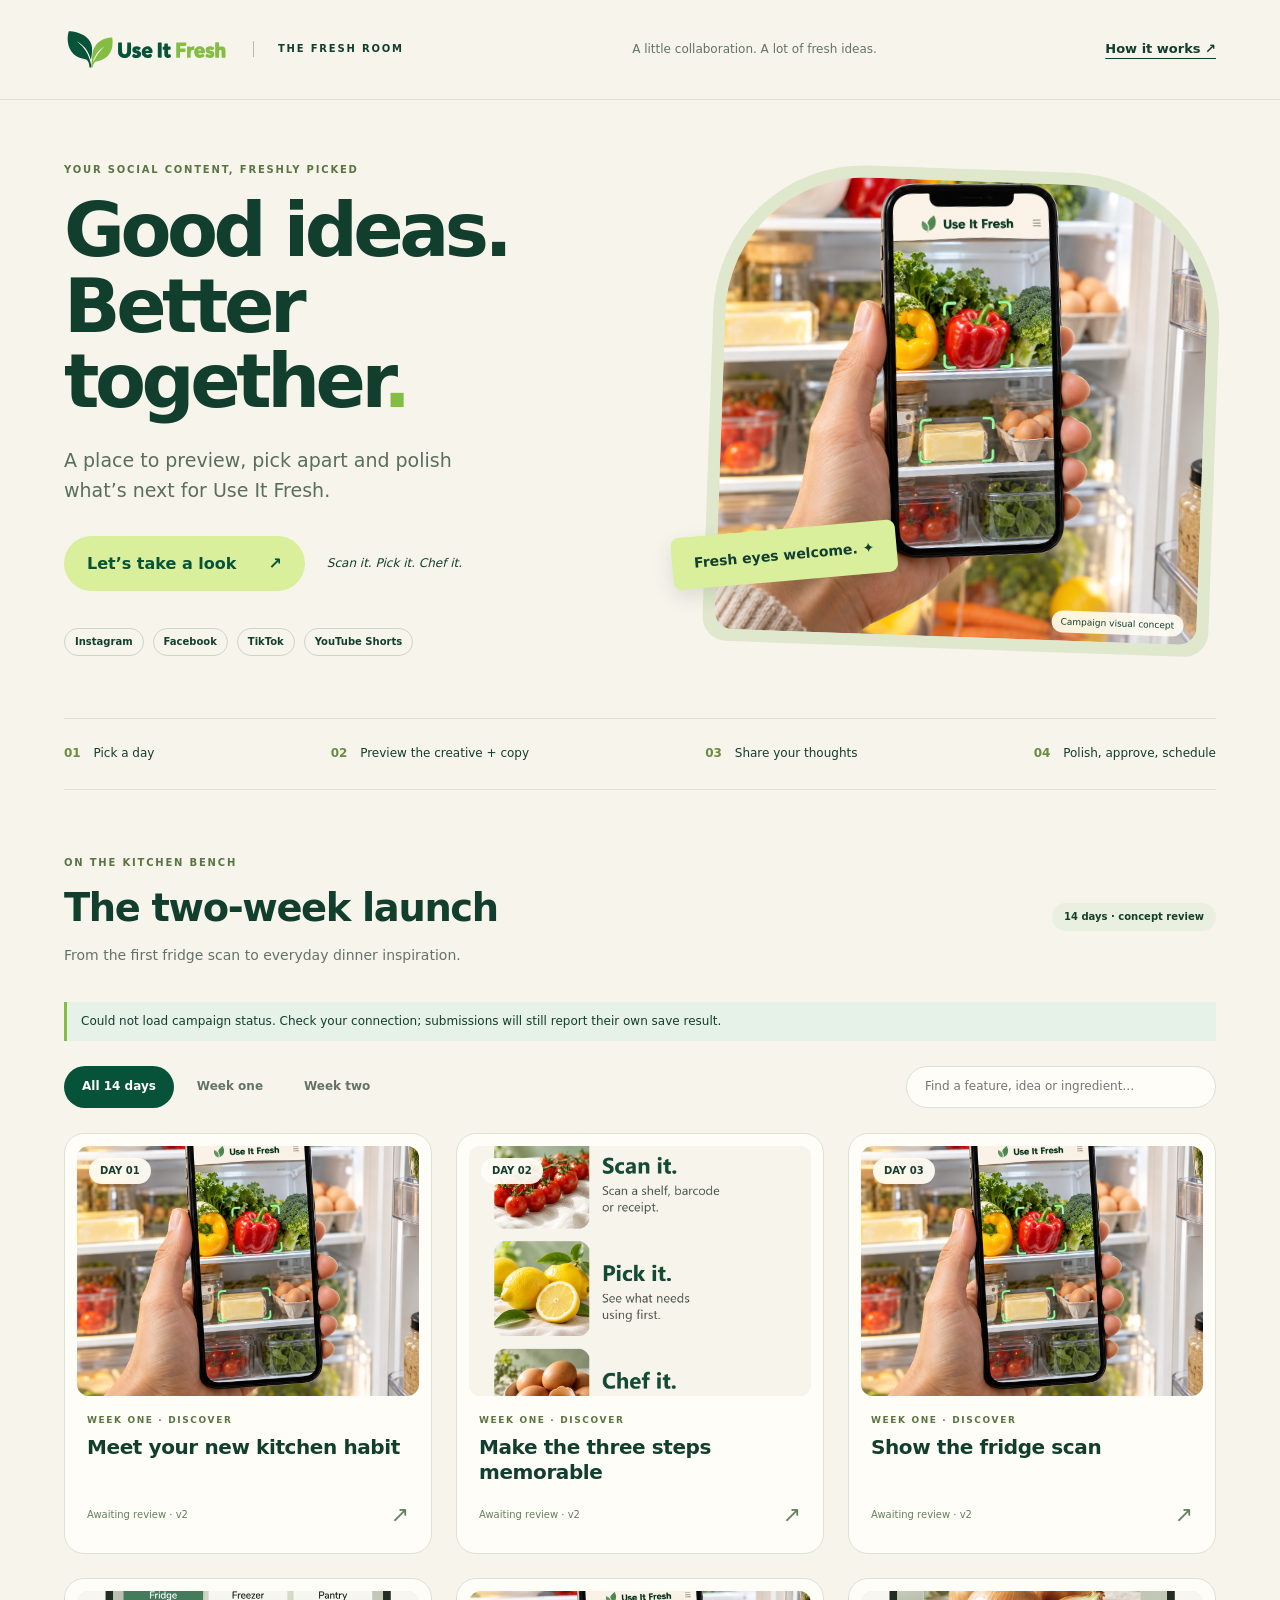
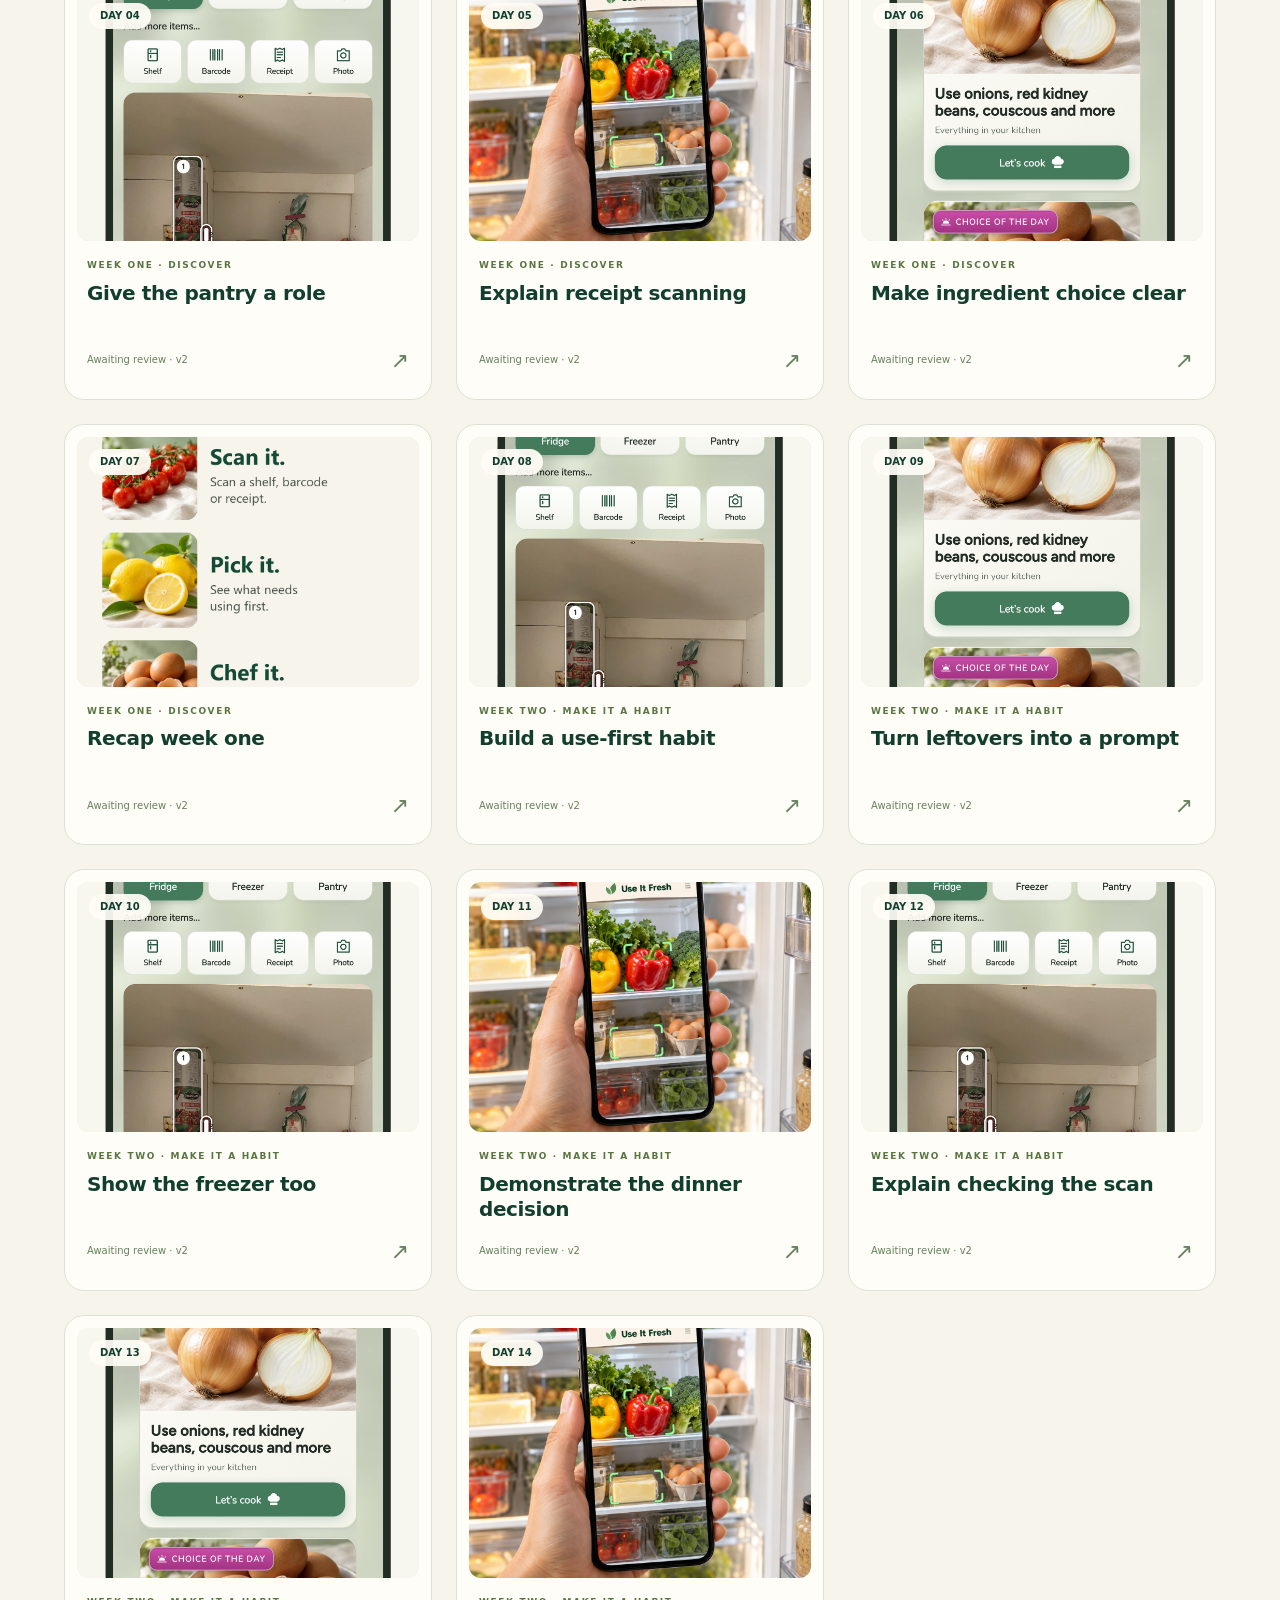
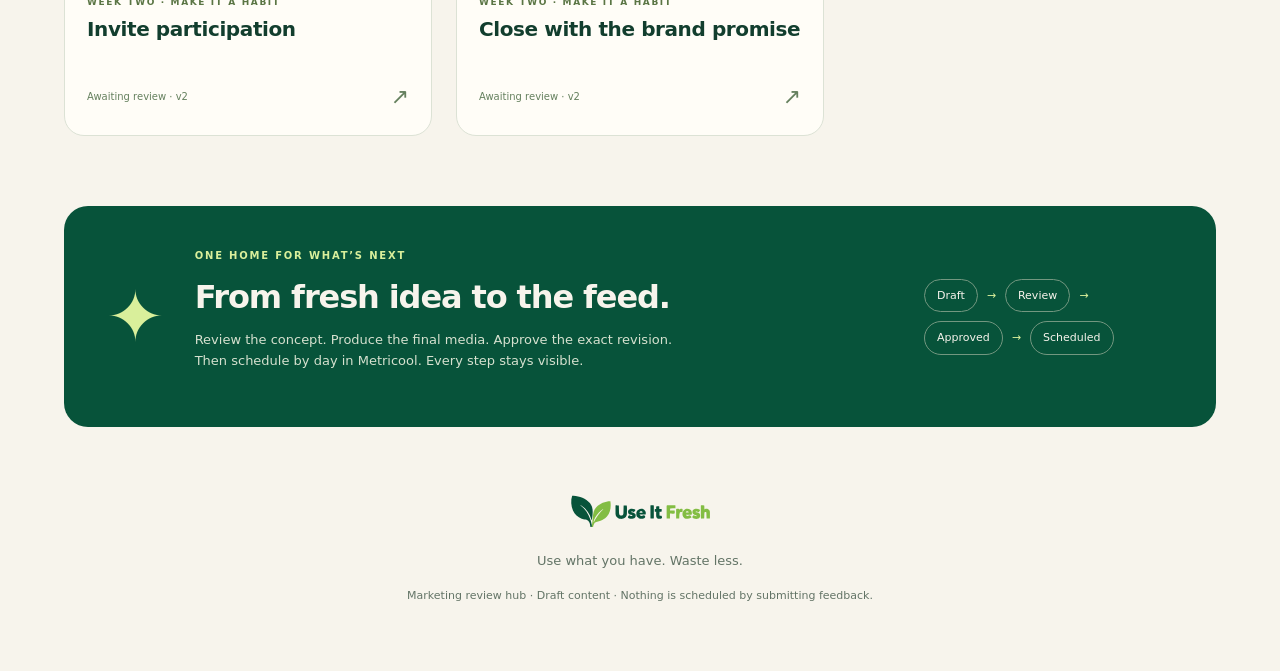
==== review/index.html @ e0916c81 "Add Fresh Room marketing review hub with Supabase feedback" ====
<!doctype html>
<html lang="en-AU"><head><meta charset="utf-8"><meta name="viewport" content="width=device-width,initial-scale=1"><meta name="theme-color" content="#07533a"><meta name="robots" content="noindex,nofollow"><title>The Fresh Room · Use It Fresh</title><link rel="stylesheet" href="hub.css"></head>
<body><header><a class="brand" href="#"><img src="assets/logo.svg" alt="Use It Fresh"><span>THE FRESH ROOM</span></a><span class="header-note">A little collaboration. A lot of fresh ideas.</span><a href="#how" class="text-link">How it works ↗</a></header>
<main><section class="hero"><div><p class="eyebrow">YOUR SOCIAL CONTENT, FRESHLY PICKED</p><h1>Good ideas.<br>Better together<span>.</span></h1><p class="lead">A place to preview, pick apart and polish what’s next for Use It Fresh.</p><div class="hero-actions"><a class="button lime" href="#collection">Let’s take a look <span>↗</span></a><span class="little-note">Scan it. Pick it. Chef it.</span></div><div class="platforms"><span>Instagram</span><span>Facebook</span><span>TikTok</span><span>YouTube Shorts</span></div></div><div class="hero-art"><img src="assets/hero-phone-fridge.png" alt="Hand-held phone scanning an open fridge — campaign concept"><span class="floating-label">Fresh eyes welcome. ✦</span><span class="image-note">Campaign visual concept</span></div></section>
<section id="how" class="how"><p><b>01</b> Pick a day</p><p><b>02</b> Preview the creative + copy</p><p><b>03</b> Share your thoughts</p><p><b>04</b> Polish, approve, schedule</p></section>
<section id="collection"><div class="section-heading"><div><p class="eyebrow">ON THE KITCHEN BENCH</p><h2>The two-week launch</h2><p>From the first fridge scan to everyday dinner inspiration.</p></div><span class="pill">14 days · concept review</span></div><div id="connection" role="status" class="connection">Checking review connection…</div><div class="toolbar"><div class="tabs" role="group" aria-label="Filter by week"><button class="active" data-week="all">All 14 days</button><button data-week="1">Week one</button><button data-week="2">Week two</button></div><label class="search"><span class="sr-only">Search posts</span><input id="search" type="search" placeholder="Find a feature, idea or ingredient…"></label></div><div id="cards" class="cards"></div><p id="empty" hidden>No posts match that search. Try another ingredient.</p></section>
<section class="next-step"><span>✦</span><div><p class="eyebrow">ONE HOME FOR WHAT’S NEXT</p><h2>From fresh idea to the feed.</h2><p>Review the concept. Produce the final media. Approve the exact revision. Then schedule by day in Metricool. Every step stays visible.</p></div><div class="workflow"><span>Draft</span><i>→</i><span>Review</span><i>→</i><span>Approved</span><i>→</i><span>Scheduled</span></div></section></main>
<dialog id="post-dialog"><div class="dialog-shell"><div class="dialog-top"><div><p class="eyebrow" id="day-label"></p><h2 id="post-title"></h2></div><button id="close-dialog" class="icon-button" aria-label="Close post">✕</button></div><div class="day-nav"><button id="previous">← Previous</button><span>Day relative to campaign start · dates to agree</span><button id="next">Next →</button></div><div class="post-layout"><section class="visual-column"><div id="creative" class="creative"></div><p class="asset-note">Static concept preview. Generated hero and existing screen assets communicate direction; final product screens need release-build verification.</p><div class="mini-panel"><span class="pill">VIDEO · IN PRODUCTION</span><h3>Ready to bring this to life</h3><p>The video script is ready to review below. A finished video will appear here once produced.</p></div></section><section class="details-column"><div class="post-tabs" role="tablist" aria-label="Post details"><button role="tab" aria-selected="true" data-pane="copy">Copy</button><button role="tab" aria-selected="false" data-pane="video">Video plan</button><button role="tab" aria-selected="false" data-pane="review">Review</button></div><div id="copy-pane" class="pane"></div><div id="video-pane" class="pane" hidden></div><div id="review-pane" class="pane" hidden><p class="small">Your feedback is for this concept and copy revision. Final media approval and publishing are separate steps.</p><label class="field">Your name<input id="reviewer" autocomplete="name" maxlength="100" placeholder="So we know whose fresh eyes these are"></label><p class="privacy">Your name, decision and comments are saved for the campaign owner. Other visitors cannot browse your feedback. Names are self-reported.</p><div id="review-forms"></div></div></section></div><div class="dialog-footer"><span>Coming soon messaging · no store links yet</span><span id="revision-label"></span></div></div></dialog>
<footer><img src="assets/logo.svg" alt="Use It Fresh"><p>Use what you have. Waste less.</p><small>Marketing review hub · Draft content · Nothing is scheduled by submitting feedback.</small></footer><script src="config.js"></script><script src="campaign-data.js"></script><script src="hub.js"></script></body></html>
---- review/hub.css ----
:root{--forest:#07533a;--ink:#123e2e;--lime:#d9ef9b;--cream:#f7f4ec;--leaf:#83bd43;--line:#dce2d5;--muted:#637466}*{box-sizing:border-box}html{scroll-behavior:smooth}body{margin:0;background:var(--cream);color:var(--ink);font:16px/1.6 'Segoe UI',system-ui,sans-serif}a{color:inherit}button,input,textarea,select{font:inherit}button,a,input,textarea,summary{ -webkit-tap-highlight-color:transparent}button{cursor:pointer}button:disabled{cursor:not-allowed;opacity:.55}button:focus-visible,a:focus-visible,input:focus-visible,textarea:focus-visible{outline:3px solid #be288c;outline-offset:4px}header{max-width:1440px;margin:auto;padding:27px 5%;display:flex;align-items:center;justify-content:space-between;gap:24px;border-bottom:1px solid var(--line)}.brand{display:flex;align-items:center;gap:24px;text-decoration:none}.brand img{width:165px}.brand span{font-size:10px;letter-spacing:.18em;border-left:1px solid #aebfac;padding-left:24px;font-weight:750}.header-note{font-size:12px;color:var(--muted)}.text-link{font-size:13px;font-weight:650;text-underline-offset:5px}main{max-width:1440px;margin:auto;padding:0 5%}.hero{display:grid;grid-template-columns:1.15fr 1fr;gap:65px;align-items:center;padding:62px 0}.eyebrow{font-size:10px;letter-spacing:.18em;font-weight:800;color:#5a7544;margin:0 0 15px}h1{font-size:clamp(52px,5.8vw,88px);font-weight:750;letter-spacing:-.06em;line-height:1.02;margin:0 0 25px}h1 span{color:#83bd43}h2{font-size:clamp(28px,3vw,42px);line-height:1.15;letter-spacing:-.035em;margin:0 0 14px}h3{line-height:1.25;letter-spacing:-.02em}.lead{font-size:19px;max-width:420px;color:#5a6e5d}.hero-actions{display:flex;align-items:center;gap:22px;margin-top:30px}.button{display:inline-flex;align-items:center;justify-content:space-between;gap:32px;padding:15px 23px;border-radius:100px;border:0;background:var(--forest);color:#fff;font-weight:650;text-decoration:none}.button.lime{background:var(--lime);color:var(--forest)}.little-note{font-size:12px;font-style:italic}.platforms{display:flex;gap:9px;flex-wrap:wrap;margin-top:37px}.platforms span{font-size:10px;font-weight:700;padding:5px 10px;border:1px solid #cbd6c5;border-radius:100px}.hero-art{position:relative;height:480px;background:#dfe8cd;border-radius:150px 150px 24px 24px;padding:12px;transform:rotate(2deg)}.hero-art>img{width:100%;height:100%;object-fit:cover;object-position:center 55%;border-radius:140px 140px 18px 18px}.floating-label{position:absolute;left:-33px;bottom:62px;background:var(--lime);padding:15px 22px;font-size:14px;font-weight:750;border-radius:8px;transform:rotate(-7deg);box-shadow:0 8px 20px #143b2220}.image-note{position:absolute;bottom:20px;right:25px;background:#fffdf3e6;border-radius:50px;padding:4px 9px;font-size:9px}.how{display:flex;justify-content:space-between;gap:20px;border-block:1px solid var(--line);padding:13px 0;margin-bottom:65px;font-size:12px}.how b{color:#6a8c42;margin-right:9px}.section-heading{display:flex;justify-content:space-between;align-items:center;gap:20px}.section-heading p:not(.eyebrow){font-size:14px;color:var(--muted)}.pill{display:inline-flex;align-items:center;border-radius:100px;background:#eaf0df;font-size:10px;font-weight:700;padding:6px 12px;white-space:nowrap}.connection{font-size:12px;border-left:3px solid var(--leaf);padding:10px 14px;background:#eef2e6;margin:22px 0}.connection.live{background:#e6f1e7}.toolbar{display:flex;justify-content:space-between;gap:20px;margin:25px 0}.tabs{display:flex;gap:5px}.tabs button{border:0;border-radius:100px;padding:9px 18px;background:transparent;color:var(--muted);font-size:12px;font-weight:650}.tabs button.active{background:var(--forest);color:#fff}.search input{width:310px;border:1px solid var(--line);border-radius:100px;background:#fffdf7;padding:10px 18px;font-size:12px;color:var(--ink)}.cards{display:grid;grid-template-columns:repeat(3,1fr);gap:24px}.card{background:#fffdf7;border:1px solid var(--line);border-radius:20px;padding:12px;text-align:left;position:relative;transition:transform .2s,box-shadow .2s;color:var(--ink)}.card:hover{transform:translateY(-5px);box-shadow:0 12px 26px #173d2310}.card-image{height:250px;border-radius:12px;overflow:hidden;position:relative;background:#e5ebdc}.card-image img{width:100%;height:100%;object-fit:cover;object-position:center 46%;transition:transform .5s}.card:hover .card-image img{transform:scale(1.04)}.day-badge{position:absolute;left:12px;top:12px;background:#fffdf6ee;border-radius:100px;padding:5px 11px;font-size:10px;font-weight:750}.card-info{padding:17px 10px 9px}.card-info h3{font-size:20px;margin:8px 0 12px;min-height:50px}.card-info .eyebrow{font-size:9px;margin:0}.card-meta{display:flex;justify-content:space-between;align-items:center;font-size:10px;color:#65805e}.card-arrow{font-size:22px}.next-step{margin:70px 0 35px;background:var(--forest);border-radius:24px;color:var(--cream);padding:42px;display:flex;align-items:center;gap:30px}.next-step>span{font-size:70px;color:var(--lime)}.next-step .eyebrow{color:var(--lime)}.next-step h2{font-size:32px}.next-step p:not(.eyebrow){max-width:480px;font-size:13px;color:#d6e1cf}.workflow{display:flex;gap:9px;flex-wrap:wrap;margin-left:auto;max-width:250px;align-items:center;font-size:11px}.workflow span{border:1px solid #739780;border-radius:50px;padding:7px 12px}.workflow i{font-style:normal;color:var(--lime)}footer{text-align:center;margin:45px auto;padding:20px;font-size:13px;color:var(--muted)}footer img{width:145px}footer small{font-size:11px}.sr-only{position:absolute;width:1px;height:1px;overflow:hidden;clip:rect(0,0,0,0)}[hidden]{display:none!important}dialog{width:min(1160px,96vw);max-height:94dvh;border:0;padding:0;border-radius:24px;background:var(--cream);color:var(--ink);overscroll-behavior:contain}dialog::backdrop{background:#092b20b8;backdrop-filter:blur(7px)}.dialog-shell{padding:30px}.dialog-top{display:flex;justify-content:space-between;gap:20px;align-items:center}.dialog-top h2{font-size:32px;margin:0}.icon-button{border:1px solid #c8d3c1;border-radius:50%;width:40px;height:40px;background:transparent;color:var(--forest);flex-shrink:0}.day-nav{display:flex;align-items:center;justify-content:space-between;gap:10px;margin:24px 0;padding:12px 0;border-block:1px solid var(--line)}.day-nav button{border:0;background:transparent;font-size:12px;color:var(--forest);font-weight:650}.day-nav span{font-size:10px;color:var(--muted)}.post-layout{display:grid;grid-template-columns:.9fr 1.1fr;gap:30px}.creative{aspect-ratio:4/5;display:flex;flex-direction:column;overflow:hidden;border-radius:18px;background:var(--forest);color:#fff}.creative h3{font-size:34px;line-height:1.07;letter-spacing:-.03em;margin:0;padding:27px}.creative img{width:100%;min-height:0;flex:1;object-fit:cover;object-position:center 48%}.creative small{background:var(--lime);color:var(--forest);padding:15px 25px;font-weight:650;font-size:11px}.asset-note,.small,.privacy{font-size:12px;color:var(--muted)}.mini-panel{border:1px dashed #b5c6a8;padding:20px;border-radius:14px;margin-top:20px;font-size:13px}.post-tabs{display:flex;gap:10px;border-bottom:1px solid var(--line);margin-bottom:20px;position:sticky;top:-30px;background:var(--cream);z-index:2}.post-tabs button{border:0;background:transparent;color:var(--muted);padding:13px 16px;font-size:13px}.post-tabs button[aria-selected=true]{color:var(--forest);border-bottom:3px solid var(--forest);font-weight:750}.copy-block{background:white;border:1px solid var(--line);padding:20px;border-radius:14px;margin-bottom:15px}.copy-block h3{font-size:13px;margin:0 0 12px}.copy-block p{white-space:pre-wrap;font-size:13px;margin:0}.copy-button{border:0;background:#eff3e7;color:var(--forest);font-size:10px;font-weight:700;padding:6px 10px;border-radius:50px;float:right}.review-form{border:1px solid var(--line);background:#fff;padding:20px;border-radius:15px;margin:18px 0}.review-form h3{font-size:18px;margin:0 0 8px}.decisions{display:flex;gap:6px;flex-wrap:wrap;margin:14px 0}.decisions button{border:1px solid #cbd6c3;background:var(--cream);padding:8px 12px;border-radius:100px;font-size:11px;color:var(--forest)}.decisions button[aria-pressed=true]{background:var(--forest);color:white;border-color:var(--forest)}.field{display:block;font-size:12px;font-weight:650;margin:15px 0}.field input,.field textarea{display:block;width:100%;border:1px solid #c9d5c1;border-radius:9px;padding:12px;margin-top:7px;color:var(--ink);background:#fff;font-size:13px}.field textarea{resize:vertical;min-height:100px}.review-form .button{padding:11px 18px;font-size:12px}.review-form output{display:block;font-size:12px;margin-top:12px}.review-form output.error{color:#a02b46}.review-form output.saved{color:#226c43}.trap{position:absolute;left:-10000px}.dialog-footer{display:flex;justify-content:space-between;gap:20px;font-size:10px;border-top:1px solid var(--line);margin-top:25px;padding-top:15px;color:var(--muted)}@media(max-width:1000px){.header-note{display:none}.cards{grid-template-columns:repeat(2,1fr)}.hero{gap:30px}.hero-art{height:410px}.next-step{flex-wrap:wrap}.workflow{margin-left:0;max-width:none}}@media(max-width:650px){header{padding:20px}.brand{gap:12px}.brand img{width:125px}.brand span{font-size:8px;padding-left:12px}.text-link{font-size:11px}main{padding:0 20px}.hero{grid-template-columns:1fr;padding:35px 0;gap:35px}h1{font-size:58px}.lead{font-size:17px}.hero-art{height:360px;max-width:390px;width:90%;margin:auto;border-radius:110px 110px 20px 20px}.hero-art>img{border-radius:100px 100px 14px 14px}.floating-label{left:-18px;font-size:12px}.platforms{margin-top:24px}.hero-actions{gap:15px}.little-note{font-size:10px}.how{display:grid;grid-template-columns:1fr 1fr;gap:0 12px;margin-bottom:40px;font-size:10px}.section-heading{align-items:start}.section-heading .pill{font-size:8px;padding:5px 8px}.toolbar{flex-direction:column;gap:14px}.search input{width:100%}.tabs button{padding:9px 14px}.cards{gap:12px}.card{padding:7px;border-radius:14px}.card-image{height:180px}.card-info{padding:12px 6px 3px}.card-info h3{font-size:16px;min-height:60px}.card-meta{font-size:8px}.card-info .eyebrow{font-size:8px}.day-badge{left:7px;top:7px;font-size:8px;padding:4px 7px}.next-step{padding:25px;margin-top:40px;gap:15px}.next-step>span{font-size:40px}.next-step h2{font-size:27px}.dialog-shell{padding:18px}.dialog-top h2{font-size:25px}.post-layout{grid-template-columns:1fr}.visual-column{max-width:400px;margin:auto;width:100%}.creative h3{font-size:29px}.day-nav span{font-size:8px;text-align:center}.post-tabs{top:-18px}.dialog-footer{font-size:9px}.hero-actions .button{font-size:13px;padding:13px 18px}}@media(prefers-reduced-motion:reduce){*{scroll-behavior:auto!important;transition:none!important}}
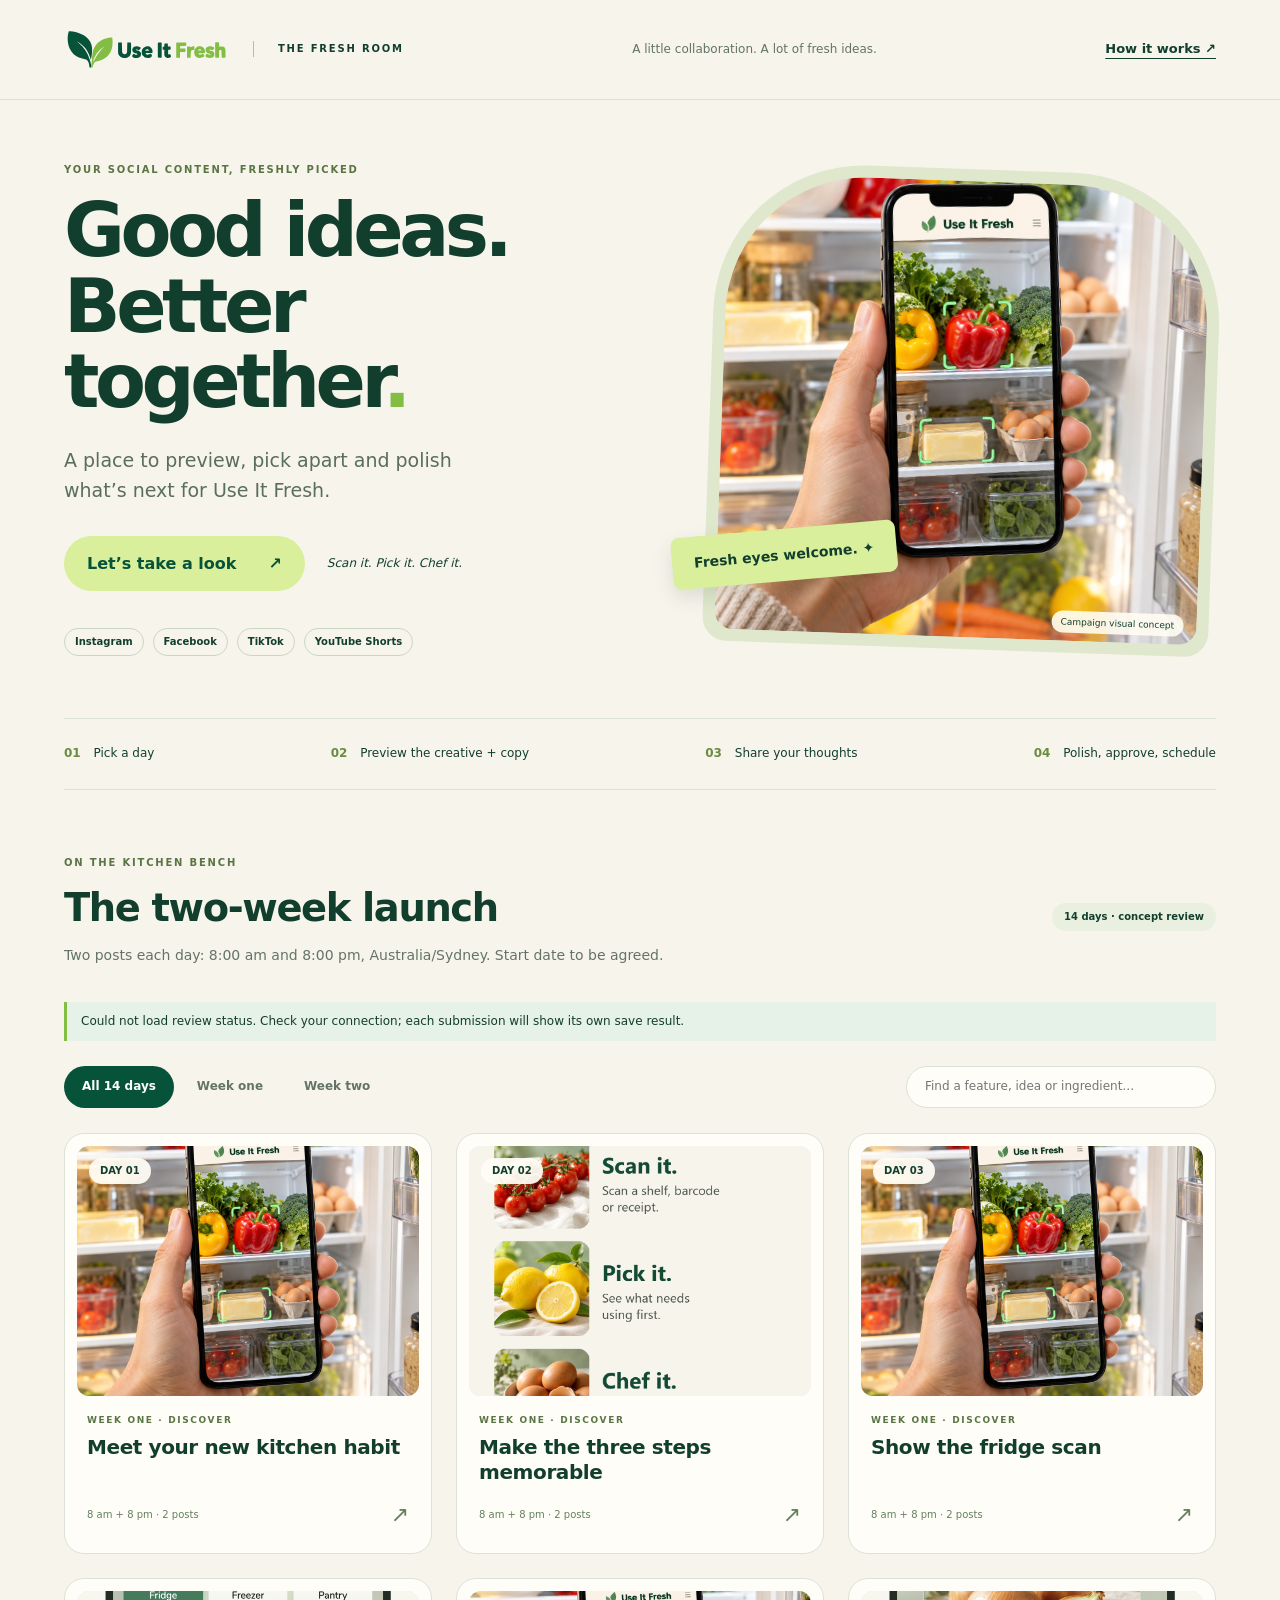
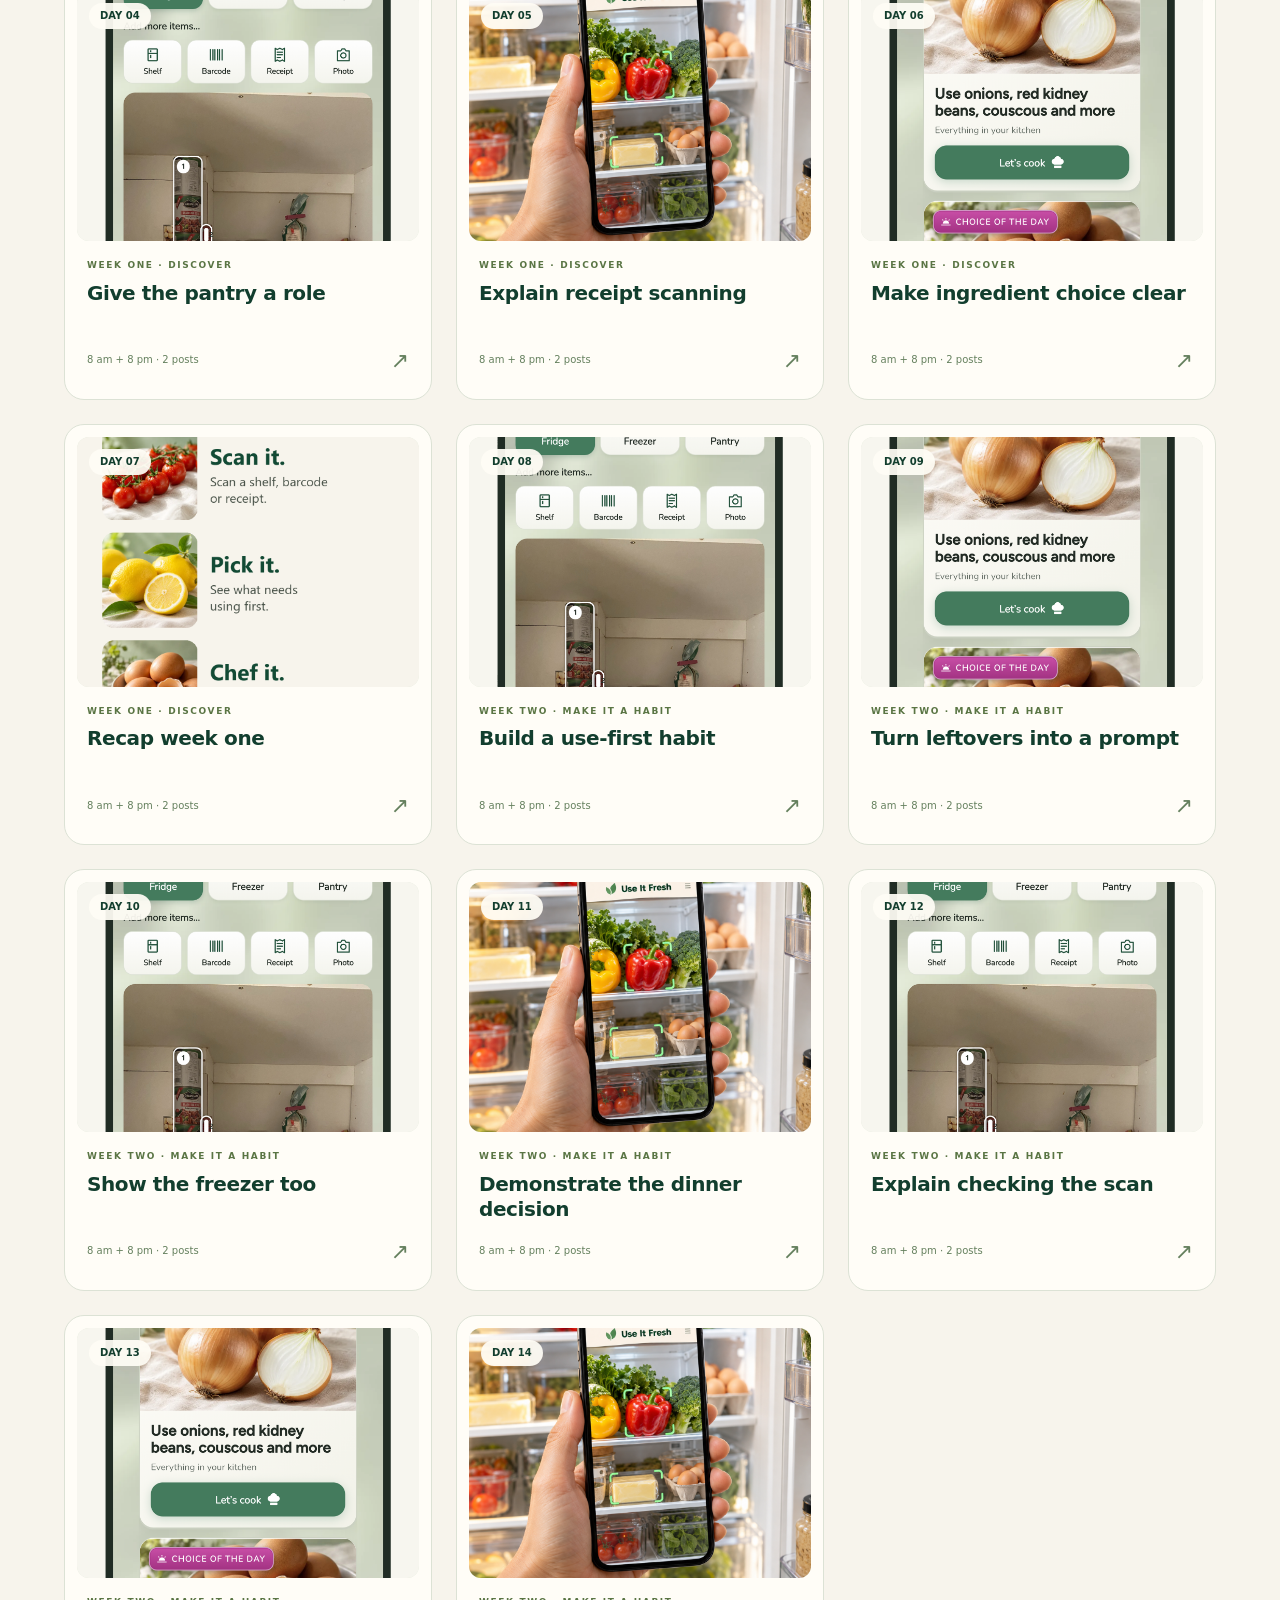
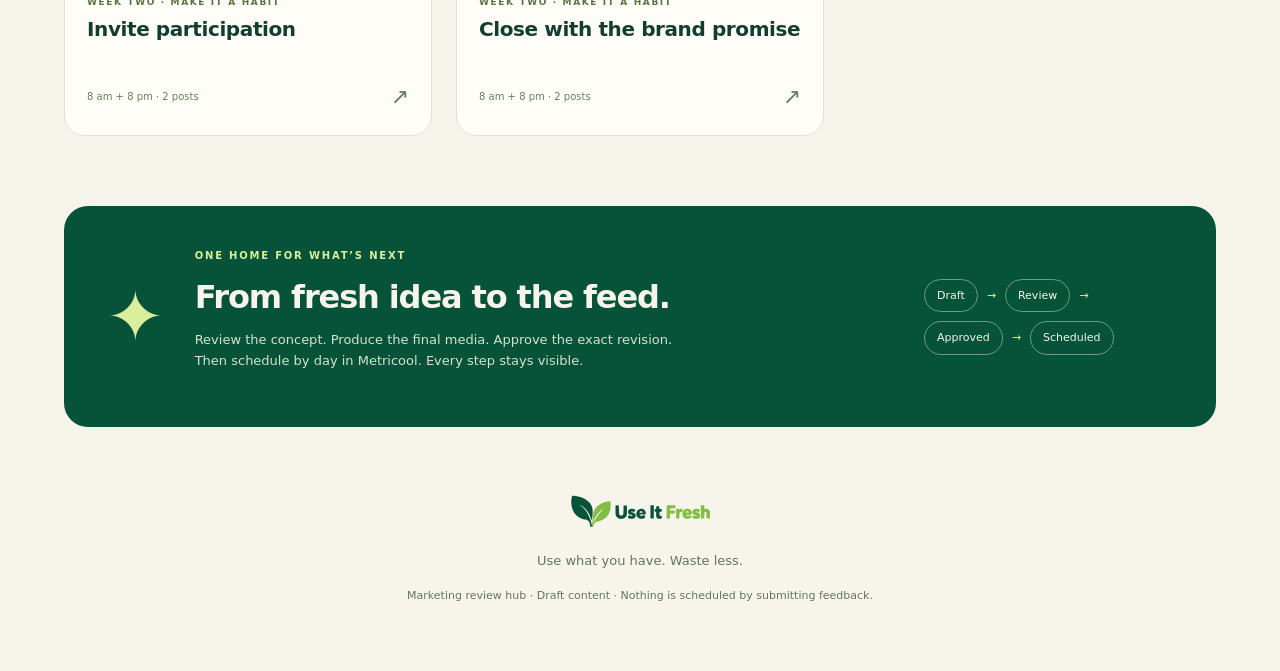
==== commit 0d378060: "Add morning and evening review, artwork uploads and copy editing" ====
--- a/review/index.html
+++ b/review/index.html
@@ -1,9 +1,9 @@
 <!doctype html>
-<html lang="en-AU"><head><meta charset="utf-8"><meta name="viewport" content="width=device-width,initial-scale=1"><meta name="theme-color" content="#07533a"><meta name="robots" content="noindex,nofollow"><title>The Fresh Room · Use It Fresh</title><link rel="stylesheet" href="hub.css"></head>
+<html lang="en-AU"><head><meta charset="utf-8"><meta name="viewport" content="width=device-width,initial-scale=1"><meta name="theme-color" content="#07533a"><meta name="robots" content="noindex,nofollow"><title>The Fresh Room · Use It Fresh</title><link rel="stylesheet" href="hub.css?v=3"></head>
 <body><header><a class="brand" href="#"><img src="assets/logo.svg" alt="Use It Fresh"><span>THE FRESH ROOM</span></a><span class="header-note">A little collaboration. A lot of fresh ideas.</span><a href="#how" class="text-link">How it works ↗</a></header>
 <main><section class="hero"><div><p class="eyebrow">YOUR SOCIAL CONTENT, FRESHLY PICKED</p><h1>Good ideas.<br>Better together<span>.</span></h1><p class="lead">A place to preview, pick apart and polish what’s next for Use It Fresh.</p><div class="hero-actions"><a class="button lime" href="#collection">Let’s take a look <span>↗</span></a><span class="little-note">Scan it. Pick it. Chef it.</span></div><div class="platforms"><span>Instagram</span><span>Facebook</span><span>TikTok</span><span>YouTube Shorts</span></div></div><div class="hero-art"><img src="assets/hero-phone-fridge.png" alt="Hand-held phone scanning an open fridge — campaign concept"><span class="floating-label">Fresh eyes welcome. ✦</span><span class="image-note">Campaign visual concept</span></div></section>
 <section id="how" class="how"><p><b>01</b> Pick a day</p><p><b>02</b> Preview the creative + copy</p><p><b>03</b> Share your thoughts</p><p><b>04</b> Polish, approve, schedule</p></section>
-<section id="collection"><div class="section-heading"><div><p class="eyebrow">ON THE KITCHEN BENCH</p><h2>The two-week launch</h2><p>From the first fridge scan to everyday dinner inspiration.</p></div><span class="pill">14 days · concept review</span></div><div id="connection" role="status" class="connection">Checking review connection…</div><div class="toolbar"><div class="tabs" role="group" aria-label="Filter by week"><button class="active" data-week="all">All 14 days</button><button data-week="1">Week one</button><button data-week="2">Week two</button></div><label class="search"><span class="sr-only">Search posts</span><input id="search" type="search" placeholder="Find a feature, idea or ingredient…"></label></div><div id="cards" class="cards"></div><p id="empty" hidden>No posts match that search. Try another ingredient.</p></section>
+<section id="collection"><div class="section-heading"><div><p class="eyebrow">ON THE KITCHEN BENCH</p><h2>The two-week launch</h2><p>Two posts each day: 8:00 am and 8:00 pm, Australia/Sydney. Start date to be agreed.</p></div><span class="pill">14 days · concept review</span></div><div id="connection" role="status" class="connection">Checking review connection…</div><div class="toolbar"><div class="tabs" role="group" aria-label="Filter by week"><button class="active" data-week="all">All 14 days</button><button data-week="1">Week one</button><button data-week="2">Week two</button></div><label class="search"><span class="sr-only">Search posts</span><input id="search" type="search" placeholder="Find a feature, idea or ingredient…"></label></div><div id="cards" class="cards"></div><p id="empty" hidden>No posts match that search. Try another ingredient.</p></section>
 <section class="next-step"><span>✦</span><div><p class="eyebrow">ONE HOME FOR WHAT’S NEXT</p><h2>From fresh idea to the feed.</h2><p>Review the concept. Produce the final media. Approve the exact revision. Then schedule by day in Metricool. Every step stays visible.</p></div><div class="workflow"><span>Draft</span><i>→</i><span>Review</span><i>→</i><span>Approved</span><i>→</i><span>Scheduled</span></div></section></main>
-<dialog id="post-dialog"><div class="dialog-shell"><div class="dialog-top"><div><p class="eyebrow" id="day-label"></p><h2 id="post-title"></h2></div><button id="close-dialog" class="icon-button" aria-label="Close post">✕</button></div><div class="day-nav"><button id="previous">← Previous</button><span>Day relative to campaign start · dates to agree</span><button id="next">Next →</button></div><div class="post-layout"><section class="visual-column"><div id="creative" class="creative"></div><p class="asset-note">Static concept preview. Generated hero and existing screen assets communicate direction; final product screens need release-build verification.</p><div class="mini-panel"><span class="pill">VIDEO · IN PRODUCTION</span><h3>Ready to bring this to life</h3><p>The video script is ready to review below. A finished video will appear here once produced.</p></div></section><section class="details-column"><div class="post-tabs" role="tablist" aria-label="Post details"><button role="tab" aria-selected="true" data-pane="copy">Copy</button><button role="tab" aria-selected="false" data-pane="video">Video plan</button><button role="tab" aria-selected="false" data-pane="review">Review</button></div><div id="copy-pane" class="pane"></div><div id="video-pane" class="pane" hidden></div><div id="review-pane" class="pane" hidden><p class="small">Your feedback is for this concept and copy revision. Final media approval and publishing are separate steps.</p><label class="field">Your name<input id="reviewer" autocomplete="name" maxlength="100" placeholder="So we know whose fresh eyes these are"></label><p class="privacy">Your name, decision and comments are saved for the campaign owner. Other visitors cannot browse your feedback. Names are self-reported.</p><div id="review-forms"></div></div></section></div><div class="dialog-footer"><span>Coming soon messaging · no store links yet</span><span id="revision-label"></span></div></div></dialog>
-<footer><img src="assets/logo.svg" alt="Use It Fresh"><p>Use what you have. Waste less.</p><small>Marketing review hub · Draft content · Nothing is scheduled by submitting feedback.</small></footer><script src="config.js"></script><script src="campaign-data.js"></script><script src="hub.js"></script></body></html>
+<dialog id="post-dialog"><div class="dialog-shell"><div class="dialog-top"><div><p class="eyebrow" id="day-label"></p><h2 id="post-title"></h2></div><button id="close-dialog" class="icon-button" aria-label="Close post">✕</button></div><div class="day-nav"><button id="previous">← Previous</button><span>Day relative to campaign start · dates to agree</span><button id="next">Next →</button></div><div class="slot-tabs" role="tablist" aria-label="Morning or evening post"><button role="tab" data-slot="STORY" aria-selected="true">☀ Morning Post <small>8:00 am Sydney · Story</small></button><button role="tab" data-slot="EVENING" aria-selected="false">☾ Evening Post <small>8:00 pm Sydney · Main post</small></button></div><div class="post-layout"><section class="visual-column"><div id="creative" class="creative"></div><div id="art-history" class="art-history" hidden></div><p class="asset-note">Static concept preview. Generated hero and existing screen assets communicate direction; final product screens need release-build verification.</p><div class="mini-panel" id="video-note"><span class="pill">VIDEO · IN PRODUCTION</span><h3>Ready to bring this to life</h3><p>The video script is ready to review below. A finished video will appear here once produced.</p></div></section><section class="details-column"><div class="post-tabs" role="tablist" aria-label="Post details"><button role="tab" aria-selected="true" data-pane="copy">Copy</button><button role="tab" aria-selected="false" data-pane="video">Video plan</button><button role="tab" aria-selected="false" data-pane="review">Review</button><button role="tab" aria-selected="false" data-pane="delivery">Publishing</button></div><div id="copy-pane" class="pane"></div><div id="video-pane" class="pane" hidden></div><div id="delivery-pane" class="pane" hidden></div><div id="review-pane" class="pane" hidden><p class="small">Your feedback is for this concept and copy revision. Final media approval and publishing are separate steps.</p><label class="field">Your name<input id="reviewer" autocomplete="name" maxlength="100" placeholder="So we know whose fresh eyes these are"></label><p class="privacy">Your name, decision and comments are saved for the campaign owner. Other visitors cannot browse your feedback. Names are self-reported.</p><div id="review-forms"></div></div></section></div><div class="dialog-footer"><span>Coming soon messaging · no store links yet</span><span id="revision-label"></span></div></div></dialog>
+<footer><img src="assets/logo.svg" alt="Use It Fresh"><p>Use what you have. Waste less.</p><small>Marketing review hub · Draft content · Nothing is scheduled by submitting feedback.</small></footer><script src="config.js"></script><script src="campaign-data.js"></script><script src="image-suggestions.js?v=2"></script><script src="hub-v3.js?v=3"></script></body></html>
--- a/review/hub.css
+++ b/review/hub.css
@@ -1 +1,7 @@
 :root{--forest:#07533a;--ink:#123e2e;--lime:#d9ef9b;--cream:#f7f4ec;--leaf:#83bd43;--line:#dce2d5;--muted:#637466}*{box-sizing:border-box}html{scroll-behavior:smooth}body{margin:0;background:var(--cream);color:var(--ink);font:16px/1.6 'Segoe UI',system-ui,sans-serif}a{color:inherit}button,input,textarea,select{font:inherit}button,a,input,textarea,summary{ -webkit-tap-highlight-color:transparent}button{cursor:pointer}button:disabled{cursor:not-allowed;opacity:.55}button:focus-visible,a:focus-visible,input:focus-visible,textarea:focus-visible{outline:3px solid #be288c;outline-offset:4px}header{max-width:1440px;margin:auto;padding:27px 5%;display:flex;align-items:center;justify-content:space-between;gap:24px;border-bottom:1px solid var(--line)}.brand{display:flex;align-items:center;gap:24px;text-decoration:none}.brand img{width:165px}.brand span{font-size:10px;letter-spacing:.18em;border-left:1px solid #aebfac;padding-left:24px;font-weight:750}.header-note{font-size:12px;color:var(--muted)}.text-link{font-size:13px;font-weight:650;text-underline-offset:5px}main{max-width:1440px;margin:auto;padding:0 5%}.hero{display:grid;grid-template-columns:1.15fr 1fr;gap:65px;align-items:center;padding:62px 0}.eyebrow{font-size:10px;letter-spacing:.18em;font-weight:800;color:#5a7544;margin:0 0 15px}h1{font-size:clamp(52px,5.8vw,88px);font-weight:750;letter-spacing:-.06em;line-height:1.02;margin:0 0 25px}h1 span{color:#83bd43}h2{font-size:clamp(28px,3vw,42px);line-height:1.15;letter-spacing:-.035em;margin:0 0 14px}h3{line-height:1.25;letter-spacing:-.02em}.lead{font-size:19px;max-width:420px;color:#5a6e5d}.hero-actions{display:flex;align-items:center;gap:22px;margin-top:30px}.button{display:inline-flex;align-items:center;justify-content:space-between;gap:32px;padding:15px 23px;border-radius:100px;border:0;background:var(--forest);color:#fff;font-weight:650;text-decoration:none}.button.lime{background:var(--lime);color:var(--forest)}.little-note{font-size:12px;font-style:italic}.platforms{display:flex;gap:9px;flex-wrap:wrap;margin-top:37px}.platforms span{font-size:10px;font-weight:700;padding:5px 10px;border:1px solid #cbd6c5;border-radius:100px}.hero-art{position:relative;height:480px;background:#dfe8cd;border-radius:150px 150px 24px 24px;padding:12px;transform:rotate(2deg)}.hero-art>img{width:100%;height:100%;object-fit:cover;object-position:center 55%;border-radius:140px 140px 18px 18px}.floating-label{position:absolute;left:-33px;bottom:62px;background:var(--lime);padding:15px 22px;font-size:14px;font-weight:750;border-radius:8px;transform:rotate(-7deg);box-shadow:0 8px 20px #143b2220}.image-note{position:absolute;bottom:20px;right:25px;background:#fffdf3e6;border-radius:50px;padding:4px 9px;font-size:9px}.how{display:flex;justify-content:space-between;gap:20px;border-block:1px solid var(--line);padding:13px 0;margin-bottom:65px;font-size:12px}.how b{color:#6a8c42;margin-right:9px}.section-heading{display:flex;justify-content:space-between;align-items:center;gap:20px}.section-heading p:not(.eyebrow){font-size:14px;color:var(--muted)}.pill{display:inline-flex;align-items:center;border-radius:100px;background:#eaf0df;font-size:10px;font-weight:700;padding:6px 12px;white-space:nowrap}.connection{font-size:12px;border-left:3px solid var(--leaf);padding:10px 14px;background:#eef2e6;margin:22px 0}.connection.live{background:#e6f1e7}.toolbar{display:flex;justify-content:space-between;gap:20px;margin:25px 0}.tabs{display:flex;gap:5px}.tabs button{border:0;border-radius:100px;padding:9px 18px;background:transparent;color:var(--muted);font-size:12px;font-weight:650}.tabs button.active{background:var(--forest);color:#fff}.search input{width:310px;border:1px solid var(--line);border-radius:100px;background:#fffdf7;padding:10px 18px;font-size:12px;color:var(--ink)}.cards{display:grid;grid-template-columns:repeat(3,1fr);gap:24px}.card{background:#fffdf7;border:1px solid var(--line);border-radius:20px;padding:12px;text-align:left;position:relative;transition:transform .2s,box-shadow .2s;color:var(--ink)}.card:hover{transform:translateY(-5px);box-shadow:0 12px 26px #173d2310}.card-image{height:250px;border-radius:12px;overflow:hidden;position:relative;background:#e5ebdc}.card-image img{width:100%;height:100%;object-fit:cover;object-position:center 46%;transition:transform .5s}.card:hover .card-image img{transform:scale(1.04)}.day-badge{position:absolute;left:12px;top:12px;background:#fffdf6ee;border-radius:100px;padding:5px 11px;font-size:10px;font-weight:750}.card-info{padding:17px 10px 9px}.card-info h3{font-size:20px;margin:8px 0 12px;min-height:50px}.card-info .eyebrow{font-size:9px;margin:0}.card-meta{display:flex;justify-content:space-between;align-items:center;font-size:10px;color:#65805e}.card-arrow{font-size:22px}.next-step{margin:70px 0 35px;background:var(--forest);border-radius:24px;color:var(--cream);padding:42px;display:flex;align-items:center;gap:30px}.next-step>span{font-size:70px;color:var(--lime)}.next-step .eyebrow{color:var(--lime)}.next-step h2{font-size:32px}.next-step p:not(.eyebrow){max-width:480px;font-size:13px;color:#d6e1cf}.workflow{display:flex;gap:9px;flex-wrap:wrap;margin-left:auto;max-width:250px;align-items:center;font-size:11px}.workflow span{border:1px solid #739780;border-radius:50px;padding:7px 12px}.workflow i{font-style:normal;color:var(--lime)}footer{text-align:center;margin:45px auto;padding:20px;font-size:13px;color:var(--muted)}footer img{width:145px}footer small{font-size:11px}.sr-only{position:absolute;width:1px;height:1px;overflow:hidden;clip:rect(0,0,0,0)}[hidden]{display:none!important}dialog{width:min(1160px,96vw);max-height:94dvh;border:0;padding:0;border-radius:24px;background:var(--cream);color:var(--ink);overscroll-behavior:contain}dialog::backdrop{background:#092b20b8;backdrop-filter:blur(7px)}.dialog-shell{padding:30px}.dialog-top{display:flex;justify-content:space-between;gap:20px;align-items:center}.dialog-top h2{font-size:32px;margin:0}.icon-button{border:1px solid #c8d3c1;border-radius:50%;width:40px;height:40px;background:transparent;color:var(--forest);flex-shrink:0}.day-nav{display:flex;align-items:center;justify-content:space-between;gap:10px;margin:24px 0;padding:12px 0;border-block:1px solid var(--line)}.day-nav button{border:0;background:transparent;font-size:12px;color:var(--forest);font-weight:650}.day-nav span{font-size:10px;color:var(--muted)}.post-layout{display:grid;grid-template-columns:.9fr 1.1fr;gap:30px}.creative{aspect-ratio:4/5;display:flex;flex-direction:column;overflow:hidden;border-radius:18px;background:var(--forest);color:#fff}.creative h3{font-size:34px;line-height:1.07;letter-spacing:-.03em;margin:0;padding:27px}.creative img{width:100%;min-height:0;flex:1;object-fit:cover;object-position:center 48%}.creative small{background:var(--lime);color:var(--forest);padding:15px 25px;font-weight:650;font-size:11px}.asset-note,.small,.privacy{font-size:12px;color:var(--muted)}.mini-panel{border:1px dashed #b5c6a8;padding:20px;border-radius:14px;margin-top:20px;font-size:13px}.post-tabs{display:flex;gap:10px;border-bottom:1px solid var(--line);margin-bottom:20px;position:sticky;top:-30px;background:var(--cream);z-index:2}.post-tabs button{border:0;background:transparent;color:var(--muted);padding:13px 16px;font-size:13px}.post-tabs button[aria-selected=true]{color:var(--forest);border-bottom:3px solid var(--forest);font-weight:750}.copy-block{background:white;border:1px solid var(--line);padding:20px;border-radius:14px;margin-bottom:15px}.copy-block h3{font-size:13px;margin:0 0 12px}.copy-block p{white-space:pre-wrap;font-size:13px;margin:0}.copy-button{border:0;background:#eff3e7;color:var(--forest);font-size:10px;font-weight:700;padding:6px 10px;border-radius:50px;float:right}.review-form{border:1px solid var(--line);background:#fff;padding:20px;border-radius:15px;margin:18px 0}.review-form h3{font-size:18px;margin:0 0 8px}.decisions{display:flex;gap:6px;flex-wrap:wrap;margin:14px 0}.decisions button{border:1px solid #cbd6c3;background:var(--cream);padding:8px 12px;border-radius:100px;font-size:11px;color:var(--forest)}.decisions button[aria-pressed=true]{background:var(--forest);color:white;border-color:var(--forest)}.field{display:block;font-size:12px;font-weight:650;margin:15px 0}.field input,.field textarea{display:block;width:100%;border:1px solid #c9d5c1;border-radius:9px;padding:12px;margin-top:7px;color:var(--ink);background:#fff;font-size:13px}.field textarea{resize:vertical;min-height:100px}.review-form .button{padding:11px 18px;font-size:12px}.review-form output{display:block;font-size:12px;margin-top:12px}.review-form output.error{color:#a02b46}.review-form output.saved{color:#226c43}.trap{position:absolute;left:-10000px}.dialog-footer{display:flex;justify-content:space-between;gap:20px;font-size:10px;border-top:1px solid var(--line);margin-top:25px;padding-top:15px;color:var(--muted)}@media(max-width:1000px){.header-note{display:none}.cards{grid-template-columns:repeat(2,1fr)}.hero{gap:30px}.hero-art{height:410px}.next-step{flex-wrap:wrap}.workflow{margin-left:0;max-width:none}}@media(max-width:650px){header{padding:20px}.brand{gap:12px}.brand img{width:125px}.brand span{font-size:8px;padding-left:12px}.text-link{font-size:11px}main{padding:0 20px}.hero{grid-template-columns:1fr;padding:35px 0;gap:35px}h1{font-size:58px}.lead{font-size:17px}.hero-art{height:360px;max-width:390px;width:90%;margin:auto;border-radius:110px 110px 20px 20px}.hero-art>img{border-radius:100px 100px 14px 14px}.floating-label{left:-18px;font-size:12px}.platforms{margin-top:24px}.hero-actions{gap:15px}.little-note{font-size:10px}.how{display:grid;grid-template-columns:1fr 1fr;gap:0 12px;margin-bottom:40px;font-size:10px}.section-heading{align-items:start}.section-heading .pill{font-size:8px;padding:5px 8px}.toolbar{flex-direction:column;gap:14px}.search input{width:100%}.tabs button{padding:9px 14px}.cards{gap:12px}.card{padding:7px;border-radius:14px}.card-image{height:180px}.card-info{padding:12px 6px 3px}.card-info h3{font-size:16px;min-height:60px}.card-meta{font-size:8px}.card-info .eyebrow{font-size:8px}.day-badge{left:7px;top:7px;font-size:8px;padding:4px 7px}.next-step{padding:25px;margin-top:40px;gap:15px}.next-step>span{font-size:40px}.next-step h2{font-size:27px}.dialog-shell{padding:18px}.dialog-top h2{font-size:25px}.post-layout{grid-template-columns:1fr}.visual-column{max-width:400px;margin:auto;width:100%}.creative h3{font-size:29px}.day-nav span{font-size:8px;text-align:center}.post-tabs{top:-18px}.dialog-footer{font-size:9px}.hero-actions .button{font-size:13px;padding:13px 18px}}@media(prefers-reduced-motion:reduce){*{scroll-behavior:auto!important;transition:none!important}}
+
+.image-suggestion{border-block:1px solid var(--line);padding:15px 0;margin:18px 0}.image-suggestion summary{cursor:pointer;font-weight:700;font-size:12px}.field select{width:100%;display:block;padding:11px;border:1px solid #c9d5c1;background:white;border-radius:8px;color:var(--ink);font-size:12px;margin-top:7px}.size-guide{background:#eaf0df;padding:12px;border-radius:9px;font-size:12px;font-weight:650}.upload-zone{display:block;border:2px dashed #a1bc85;border-radius:12px;padding:20px;text-align:center;font-size:13px;font-weight:650;background:#f5f8ed}.upload-zone input{display:block;max-width:100%;font-size:11px;margin-top:10px}.uploaded-preview{display:flex;gap:12px;align-items:center;margin-top:15px;font-size:11px;word-break:break-word}.uploaded-preview img{width:70px;height:85px;object-fit:contain;background:#edf1e6;border-radius:7px}.image-result{font-size:12px}.remove-image{border:0;background:transparent;text-decoration:underline;color:#934561;font-size:11px;margin-top:8px}.art-history{display:flex;gap:15px;flex-wrap:wrap;margin-top:15px}.art-history button{border:1px solid var(--line);background:#fff;border-radius:10px;padding:7px;font-size:10px;color:var(--forest);max-width:120px}.art-history img{display:block;width:80px;height:90px;object-fit:contain;margin-bottom:6px}.creative.proposal{background:#e9efdf;color:var(--forest)}.creative.proposal h3{font-size:18px;padding:18px}.creative.proposal img{object-fit:contain}.copy-actions{display:flex;gap:6px;float:right}.copy-actions button,.edit-actions button{border:0;background:#eff3e7;color:var(--forest);font-size:10px;font-weight:700;padding:6px 10px;border-radius:50px}.copy-editor{width:100%;min-height:170px;font:13px/1.6 inherit;padding:14px;border:1px solid #aac394;border-radius:10px;color:var(--ink);resize:vertical}.edit-actions{display:flex;gap:8px;margin-top:10px}.proposed-tag{display:block;font-size:10px;color:#855730;font-weight:700;margin:10px 0}.copy-note{font-size:12px;padding:12px;background:#e8efda;border-radius:10px}.delivery-row{padding:13px 0;border-bottom:1px solid var(--line);font-size:12px}.delivery-row a{word-break:break-all}
+
+.slot-tabs{display:flex;gap:12px;margin-bottom:24px}.slot-tabs button{flex:1;padding:14px;border:1px solid #bfceb4;border-radius:14px;background:#edf2e3;color:var(--forest);font-size:14px;font-weight:700}.slot-tabs small{display:block;font-size:10px;font-weight:400;margin-top:4px}.slot-tabs button[aria-selected=true]{background:var(--forest);color:#fff}.story-art{aspect-ratio:9/16;max-width:360px;margin:auto}.review-result{display:block}.copy-editor{font-family:inherit}.post-tabs button{padding:13px 11px}@media(max-width:650px){.slot-tabs{gap:8px}.slot-tabs button{font-size:12px;padding:11px 6px}.slot-tabs small{font-size:9px}.post-tabs button{padding:10px;font-size:12px}}
+
+.creative video{width:100%;flex:1;min-height:0;object-fit:contain;background:#103e2c}
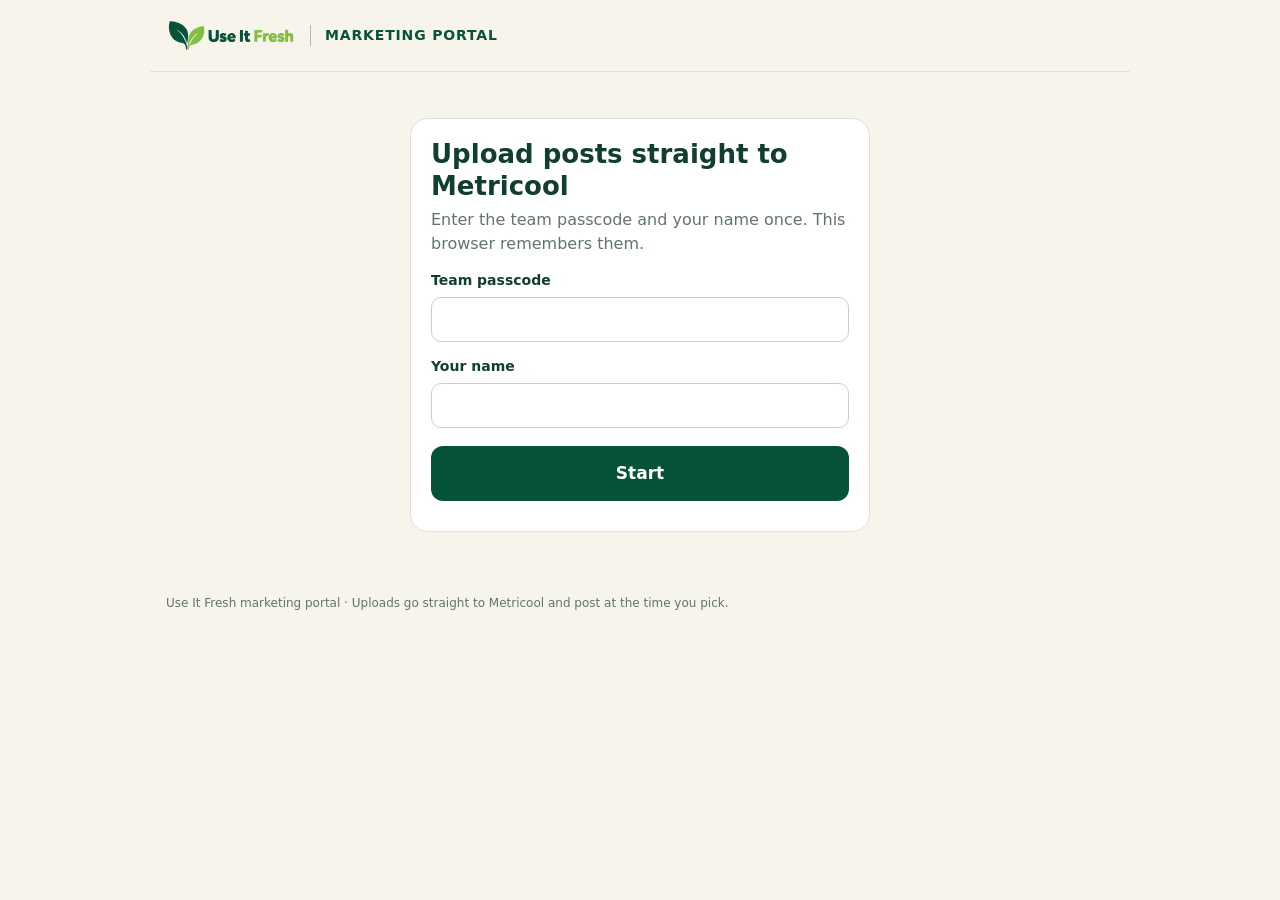
==== commit c142ab33: "Marketing portal: upload first, a tab per account, straight to Metricool, auto-resized pictures Repl" ====
--- a/review/index.html
+++ b/review/index.html
@@ -1,9 +1,94 @@
 <!doctype html>
-<html lang="en-AU"><head><meta charset="utf-8"><meta name="viewport" content="width=device-width,initial-scale=1"><meta name="theme-color" content="#07533a"><meta name="robots" content="noindex,nofollow"><title>The Fresh Room · Use It Fresh</title><link rel="stylesheet" href="hub.css?v=3"></head>
-<body><header><a class="brand" href="#"><img src="assets/logo.svg" alt="Use It Fresh"><span>THE FRESH ROOM</span></a><span class="header-note">A little collaboration. A lot of fresh ideas.</span><a href="#how" class="text-link">How it works ↗</a></header>
-<main><section class="hero"><div><p class="eyebrow">YOUR SOCIAL CONTENT, FRESHLY PICKED</p><h1>Good ideas.<br>Better together<span>.</span></h1><p class="lead">A place to preview, pick apart and polish what’s next for Use It Fresh.</p><div class="hero-actions"><a class="button lime" href="#collection">Let’s take a look <span>↗</span></a><span class="little-note">Scan it. Pick it. Chef it.</span></div><div class="platforms"><span>Instagram</span><span>Facebook</span><span>TikTok</span><span>YouTube Shorts</span></div></div><div class="hero-art"><img src="assets/hero-phone-fridge.png" alt="Hand-held phone scanning an open fridge — campaign concept"><span class="floating-label">Fresh eyes welcome. ✦</span><span class="image-note">Campaign visual concept</span></div></section>
-<section id="how" class="how"><p><b>01</b> Pick a day</p><p><b>02</b> Preview the creative + copy</p><p><b>03</b> Share your thoughts</p><p><b>04</b> Polish, approve, schedule</p></section>
-<section id="collection"><div class="section-heading"><div><p class="eyebrow">ON THE KITCHEN BENCH</p><h2>The two-week launch</h2><p>Two posts each day: 8:00 am and 8:00 pm, Australia/Sydney. Start date to be agreed.</p></div><span class="pill">14 days · concept review</span></div><div id="connection" role="status" class="connection">Checking review connection…</div><div class="toolbar"><div class="tabs" role="group" aria-label="Filter by week"><button class="active" data-week="all">All 14 days</button><button data-week="1">Week one</button><button data-week="2">Week two</button></div><label class="search"><span class="sr-only">Search posts</span><input id="search" type="search" placeholder="Find a feature, idea or ingredient…"></label></div><div id="cards" class="cards"></div><p id="empty" hidden>No posts match that search. Try another ingredient.</p></section>
-<section class="next-step"><span>✦</span><div><p class="eyebrow">ONE HOME FOR WHAT’S NEXT</p><h2>From fresh idea to the feed.</h2><p>Review the concept. Produce the final media. Approve the exact revision. Then schedule by day in Metricool. Every step stays visible.</p></div><div class="workflow"><span>Draft</span><i>→</i><span>Review</span><i>→</i><span>Approved</span><i>→</i><span>Scheduled</span></div></section></main>
-<dialog id="post-dialog"><div class="dialog-shell"><div class="dialog-top"><div><p class="eyebrow" id="day-label"></p><h2 id="post-title"></h2></div><button id="close-dialog" class="icon-button" aria-label="Close post">✕</button></div><div class="day-nav"><button id="previous">← Previous</button><span>Day relative to campaign start · dates to agree</span><button id="next">Next →</button></div><div class="slot-tabs" role="tablist" aria-label="Morning or evening post"><button role="tab" data-slot="STORY" aria-selected="true">☀ Morning Post <small>8:00 am Sydney · Story</small></button><button role="tab" data-slot="EVENING" aria-selected="false">☾ Evening Post <small>8:00 pm Sydney · Main post</small></button></div><div class="post-layout"><section class="visual-column"><div id="creative" class="creative"></div><div id="art-history" class="art-history" hidden></div><p class="asset-note">Static concept preview. Generated hero and existing screen assets communicate direction; final product screens need release-build verification.</p><div class="mini-panel" id="video-note"><span class="pill">VIDEO · IN PRODUCTION</span><h3>Ready to bring this to life</h3><p>The video script is ready to review below. A finished video will appear here once produced.</p></div></section><section class="details-column"><div class="post-tabs" role="tablist" aria-label="Post details"><button role="tab" aria-selected="true" data-pane="copy">Copy</button><button role="tab" aria-selected="false" data-pane="video">Video plan</button><button role="tab" aria-selected="false" data-pane="review">Review</button><button role="tab" aria-selected="false" data-pane="delivery">Publishing</button></div><div id="copy-pane" class="pane"></div><div id="video-pane" class="pane" hidden></div><div id="delivery-pane" class="pane" hidden></div><div id="review-pane" class="pane" hidden><p class="small">Your feedback is for this concept and copy revision. Final media approval and publishing are separate steps.</p><label class="field">Your name<input id="reviewer" autocomplete="name" maxlength="100" placeholder="So we know whose fresh eyes these are"></label><p class="privacy">Your name, decision and comments are saved for the campaign owner. Other visitors cannot browse your feedback. Names are self-reported.</p><div id="review-forms"></div></div></section></div><div class="dialog-footer"><span>Coming soon messaging · no store links yet</span><span id="revision-label"></span></div></div></dialog>
-<footer><img src="assets/logo.svg" alt="Use It Fresh"><p>Use what you have. Waste less.</p><small>Marketing review hub · Draft content · Nothing is scheduled by submitting feedback.</small></footer><script src="config.js"></script><script src="campaign-data.js"></script><script src="image-suggestions.js?v=2"></script><script src="hub-v3.js?v=3"></script></body></html>
+<html lang="en-AU">
+<head>
+<meta charset="utf-8">
+<meta name="viewport" content="width=device-width,initial-scale=1">
+<meta name="theme-color" content="#07533a">
+<meta name="robots" content="noindex,nofollow">
+<title>Marketing Portal · Use It Fresh</title>
+<link rel="stylesheet" href="portal.css?v=1">
+</head>
+<body>
+<header class="top">
+  <img src="assets/logo.svg" alt="Use It Fresh" class="logo">
+  <span class="top-title">Marketing portal</span>
+  <button type="button" id="who" class="who" hidden></button>
+</header>
+
+<main>
+  <section id="signin" class="card signin" hidden>
+    <h1>Upload posts straight to Metricool</h1>
+    <p>Enter the team passcode and your name once. This browser remembers them.</p>
+    <form id="signin-form">
+      <label>Team passcode<input id="pass" type="password" autocomplete="current-password" required></label>
+      <label>Your name<input id="name" autocomplete="name" maxlength="100" required></label>
+      <button class="big" type="submit">Start</button>
+      <output id="signin-msg" aria-live="polite"></output>
+    </form>
+  </section>
+
+  <div id="app" hidden>
+    <p id="mc-status" class="mc-status" role="status">Checking Metricool…</p>
+
+    <nav class="tabs" role="tablist" aria-label="Social accounts" id="tabs"></nav>
+
+    <section class="card upload" id="composer" aria-labelledby="composer-title">
+      <h2 id="composer-title"></h2>
+
+      <label class="drop" id="drop">
+        <input type="file" id="file" accept="image/jpeg,image/png,image/webp,image/*,video/mp4,video/quicktime">
+        <span class="drop-plus">＋</span>
+        <span class="drop-main">Upload a picture or video</span>
+        <span class="drop-sub" id="drop-sub"></span>
+      </label>
+
+      <div id="preview" class="preview" hidden>
+        <div class="preview-media" id="preview-media"></div>
+        <div class="preview-info">
+          <p id="preview-note"></p>
+          <div class="bar" id="bar" hidden><i id="bar-fill"></i></div>
+          <button type="button" class="link" id="change-file">Choose a different file</button>
+        </div>
+      </div>
+
+      <div id="type-row" class="row" hidden>
+        <span class="row-label">Post as</span>
+        <div class="seg" role="group" aria-label="Post type">
+          <button type="button" data-type="post" aria-pressed="true">Feed post</button>
+          <button type="button" data-type="story" aria-pressed="false">Story</button>
+        </div>
+      </div>
+
+      <label id="title-row" hidden>YouTube title<input id="title" maxlength="100" placeholder="Short title for the video"></label>
+      <label>Caption<textarea id="caption" rows="5" maxlength="5000" placeholder="Write the caption, hashtags included"></textarea>
+        <small id="caption-count" class="count"></small></label>
+
+      <div class="row">
+        <span class="row-label">Also post to</span>
+        <div class="chips" id="also"></div>
+      </div>
+
+      <div class="row when">
+        <span class="row-label">When (Sydney time)</span>
+        <input type="date" id="date" aria-label="Date">
+        <input type="time" id="time" aria-label="Time" step="300">
+        <button type="button" class="chip" data-quick="8">Next 8 am</button>
+        <button type="button" class="chip" data-quick="20">Next 8 pm</button>
+      </div>
+
+      <button type="button" class="big send" id="send">Send to Metricool</button>
+      <output id="send-msg" class="msg" aria-live="polite"></output>
+    </section>
+
+    <section class="card">
+      <h2 id="list-title">Sent from here</h2>
+      <div id="list" class="list"><p class="muted">Nothing yet.</p></div>
+    </section>
+  </div>
+</main>
+
+<footer>Use It Fresh marketing portal · Uploads go straight to Metricool and post at the time you pick.</footer>
+<script src="config.js"></script>
+<script src="portal.js?v=1"></script>
+</body>
+</html>
--- a/review/portal.css
+++ b/review/portal.css
@@ -0,0 +1,72 @@
+:root{--forest:#07533a;--ink:#123e2e;--lime:#d9ef9b;--cream:#f7f4ec;--leaf:#83bd43;--line:#dce2d5;--muted:#637466;--card:#fff;--red:#b3261e;--amber:#8a5a00}
+[hidden]{display:none!important}
+*{box-sizing:border-box}
+body{margin:0;background:var(--cream);color:var(--ink);font:16px/1.5 'Segoe UI',system-ui,-apple-system,sans-serif}
+button,input,textarea,select{font:inherit;color:inherit}
+button{cursor:pointer}
+button:disabled{opacity:.55;cursor:not-allowed}
+:focus-visible{outline:3px solid #be288c;outline-offset:3px}
+.top{max-width:980px;margin:auto;padding:18px 16px;display:flex;align-items:center;gap:14px;border-bottom:1px solid var(--line)}
+.logo{width:130px}
+.top-title{font-weight:750;font-size:14px;letter-spacing:.06em;text-transform:uppercase;color:var(--forest);border-left:1px solid #aebfac;padding-left:14px}
+.who{margin-left:auto;background:none;border:1px solid var(--line);border-radius:99px;padding:6px 12px;font-size:13px}
+main{max-width:980px;margin:auto;padding:16px}
+.card{background:var(--card);border:1px solid var(--line);border-radius:18px;padding:20px;margin:0 0 16px}
+h1{font-size:26px;line-height:1.2;margin:0 0 6px}
+h2{font-size:21px;margin:0 0 14px}
+label{display:block;font-weight:650;font-size:14px;margin:14px 0 0}
+label input,label textarea{display:block;width:100%;margin-top:6px;padding:11px 12px;border:1px solid #c9d2c4;border-radius:10px;background:#fff;font-weight:400}
+textarea{resize:vertical}
+.count{display:block;text-align:right;font-weight:400;color:var(--muted);font-size:12px}
+.big{display:block;width:100%;margin-top:18px;padding:15px;border:0;border-radius:12px;background:var(--forest);color:#fff;font-weight:750;font-size:17px}
+.big:hover:not(:disabled){background:#0a6a4b}
+.signin{max-width:460px;margin:30px auto}
+.signin p{color:var(--muted);margin:0}
+output{display:block;margin-top:10px;font-size:14px}
+.mc-status{margin:0 0 12px;padding:10px 14px;border-radius:12px;background:#fff6dc;color:var(--amber);font-size:14px}
+.mc-status.ok{background:#e6f4dc;color:#2e6a1c}
+.tabs{display:flex;gap:8px;overflow-x:auto;padding-bottom:4px;margin-bottom:14px;scrollbar-width:thin}
+.tab{flex:0 0 auto;display:flex;flex-direction:column;align-items:flex-start;gap:0;padding:9px 16px;border:1px solid var(--line);border-radius:14px;background:#fff;text-align:left}
+.tab b{font-size:15px}
+.tab small{font-size:12px;color:var(--muted)}
+.tab[aria-selected=true]{background:var(--forest);border-color:var(--forest);color:#fff}
+.tab[aria-selected=true] small{color:var(--lime)}
+.drop{position:relative;display:flex;flex-direction:column;align-items:center;justify-content:center;gap:4px;min-height:190px;margin:0;border:2.5px dashed var(--leaf);border-radius:16px;background:#f5fbe9;cursor:pointer;text-align:center;padding:20px}
+.drop:hover,.drop.over{background:#ecf7d6}
+.drop input{position:absolute;inset:0;opacity:0;cursor:pointer;width:100%;height:100%;margin:0}
+.drop-plus{font-size:44px;line-height:1;color:var(--forest)}
+.drop-main{font-size:20px;font-weight:750}
+.drop-sub{font-size:13px;color:var(--muted);font-weight:400}
+.preview{display:grid;grid-template-columns:minmax(120px,240px) 1fr;gap:16px;align-items:start}
+.preview-media img,.preview-media video{width:100%;border-radius:12px;border:1px solid var(--line);background:#eee;display:block}
+.preview-info p{margin:0 0 8px;font-size:14px}
+.link{background:none;border:0;padding:0;color:var(--forest);text-decoration:underline;font-size:14px}
+.bar{height:8px;border-radius:9px;background:#e3e8df;overflow:hidden;margin:6px 0 10px}
+.bar i{display:block;height:100%;width:0;background:var(--leaf);transition:width .2s}
+.row{display:flex;flex-wrap:wrap;align-items:center;gap:8px;margin-top:16px}
+.row-label{font-weight:650;font-size:14px;width:100%}
+.seg{display:inline-flex;border:1px solid #c9d2c4;border-radius:10px;overflow:hidden}
+.seg button{border:0;background:#fff;padding:9px 16px}
+.seg button[aria-pressed=true]{background:var(--forest);color:#fff}
+.chip{border:1px solid #c9d2c4;background:#fff;border-radius:99px;padding:7px 13px;font-size:14px}
+.chip[aria-pressed=true]{background:var(--lime);border-color:var(--leaf);font-weight:650}
+.when input{padding:8px 10px;border:1px solid #c9d2c4;border-radius:10px;background:#fff}
+.msg.error{color:var(--red)}
+.msg.ok{color:#2e6a1c;font-weight:650}
+.muted{color:var(--muted)}
+.list{display:flex;flex-direction:column;gap:10px}
+.item{display:grid;grid-template-columns:64px 1fr;gap:12px;padding:10px;border:1px solid var(--line);border-radius:12px}
+.item img,.item video{width:64px;height:80px;object-fit:cover;border-radius:8px;background:#eee}
+.item p{margin:0;font-size:14px;overflow-wrap:anywhere}
+.item .cap{display:-webkit-box;-webkit-line-clamp:2;-webkit-box-orient:vertical;overflow:hidden}
+.item .meta{color:var(--muted);font-size:13px}
+.badge{display:inline-block;font-size:12px;font-weight:700;padding:2px 9px;border-radius:99px;margin-right:6px}
+.badge.in_metricool{background:#e6f4dc;color:#2e6a1c}
+.badge.waiting,.badge.sending{background:#fff6dc;color:var(--amber)}
+.badge.failed{background:#fde7e5;color:var(--red)}
+.item .err{color:var(--red);font-size:13px}
+.item .actions{display:flex;flex-wrap:wrap;gap:8px;margin-top:6px;align-items:center}
+.item .actions input{padding:4px 6px;border:1px solid #c9d2c4;border-radius:8px;font-size:13px}
+.item .actions button{font-size:13px;border:1px solid #c9d2c4;background:#fff;border-radius:8px;padding:4px 10px}
+footer{max-width:980px;margin:auto;padding:16px 16px 30px;font-size:12px;color:var(--muted)}
+@media (max-width:560px){.preview{grid-template-columns:1fr}.preview-media{max-width:260px}h1{font-size:22px}.card{padding:16px}}
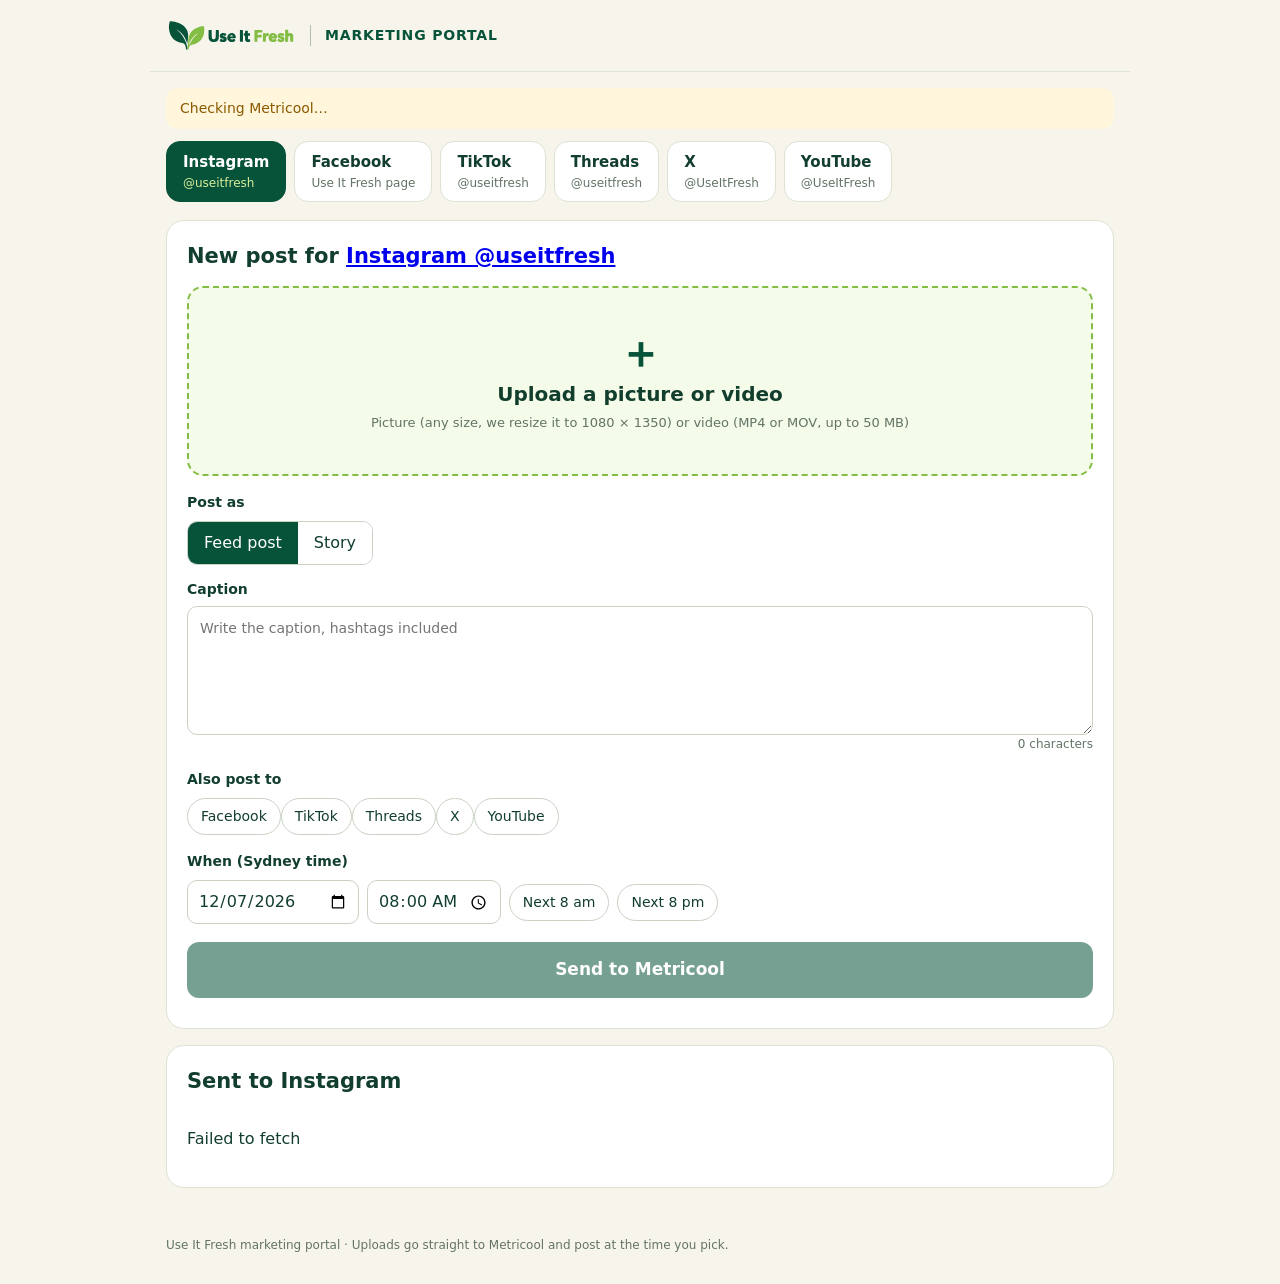
==== commit 7fd10319: "Marketing portal: no passcode or name screen, open the link and upload Co-Authored-By: Claude Opus 5" ====
--- a/review/index.html
+++ b/review/index.html
@@ -12,22 +12,10 @@
 <header class="top">
   <img src="assets/logo.svg" alt="Use It Fresh" class="logo">
   <span class="top-title">Marketing portal</span>
-  <button type="button" id="who" class="who" hidden></button>
-</header>
+  </header>
 
 <main>
-  <section id="signin" class="card signin" hidden>
-    <h1>Upload posts straight to Metricool</h1>
-    <p>Enter the team passcode and your name once. This browser remembers them.</p>
-    <form id="signin-form">
-      <label>Team passcode<input id="pass" type="password" autocomplete="current-password" required></label>
-      <label>Your name<input id="name" autocomplete="name" maxlength="100" required></label>
-      <button class="big" type="submit">Start</button>
-      <output id="signin-msg" aria-live="polite"></output>
-    </form>
-  </section>
-
-  <div id="app" hidden>
+  <div id="app">
     <p id="mc-status" class="mc-status" role="status">Checking Metricool…</p>
 
     <nav class="tabs" role="tablist" aria-label="Social accounts" id="tabs"></nav>
@@ -89,6 +77,6 @@
 
 <footer>Use It Fresh marketing portal · Uploads go straight to Metricool and post at the time you pick.</footer>
 <script src="config.js"></script>
-<script src="portal.js?v=1"></script>
+<script src="portal.js?v=2"></script>
 </body>
 </html>
